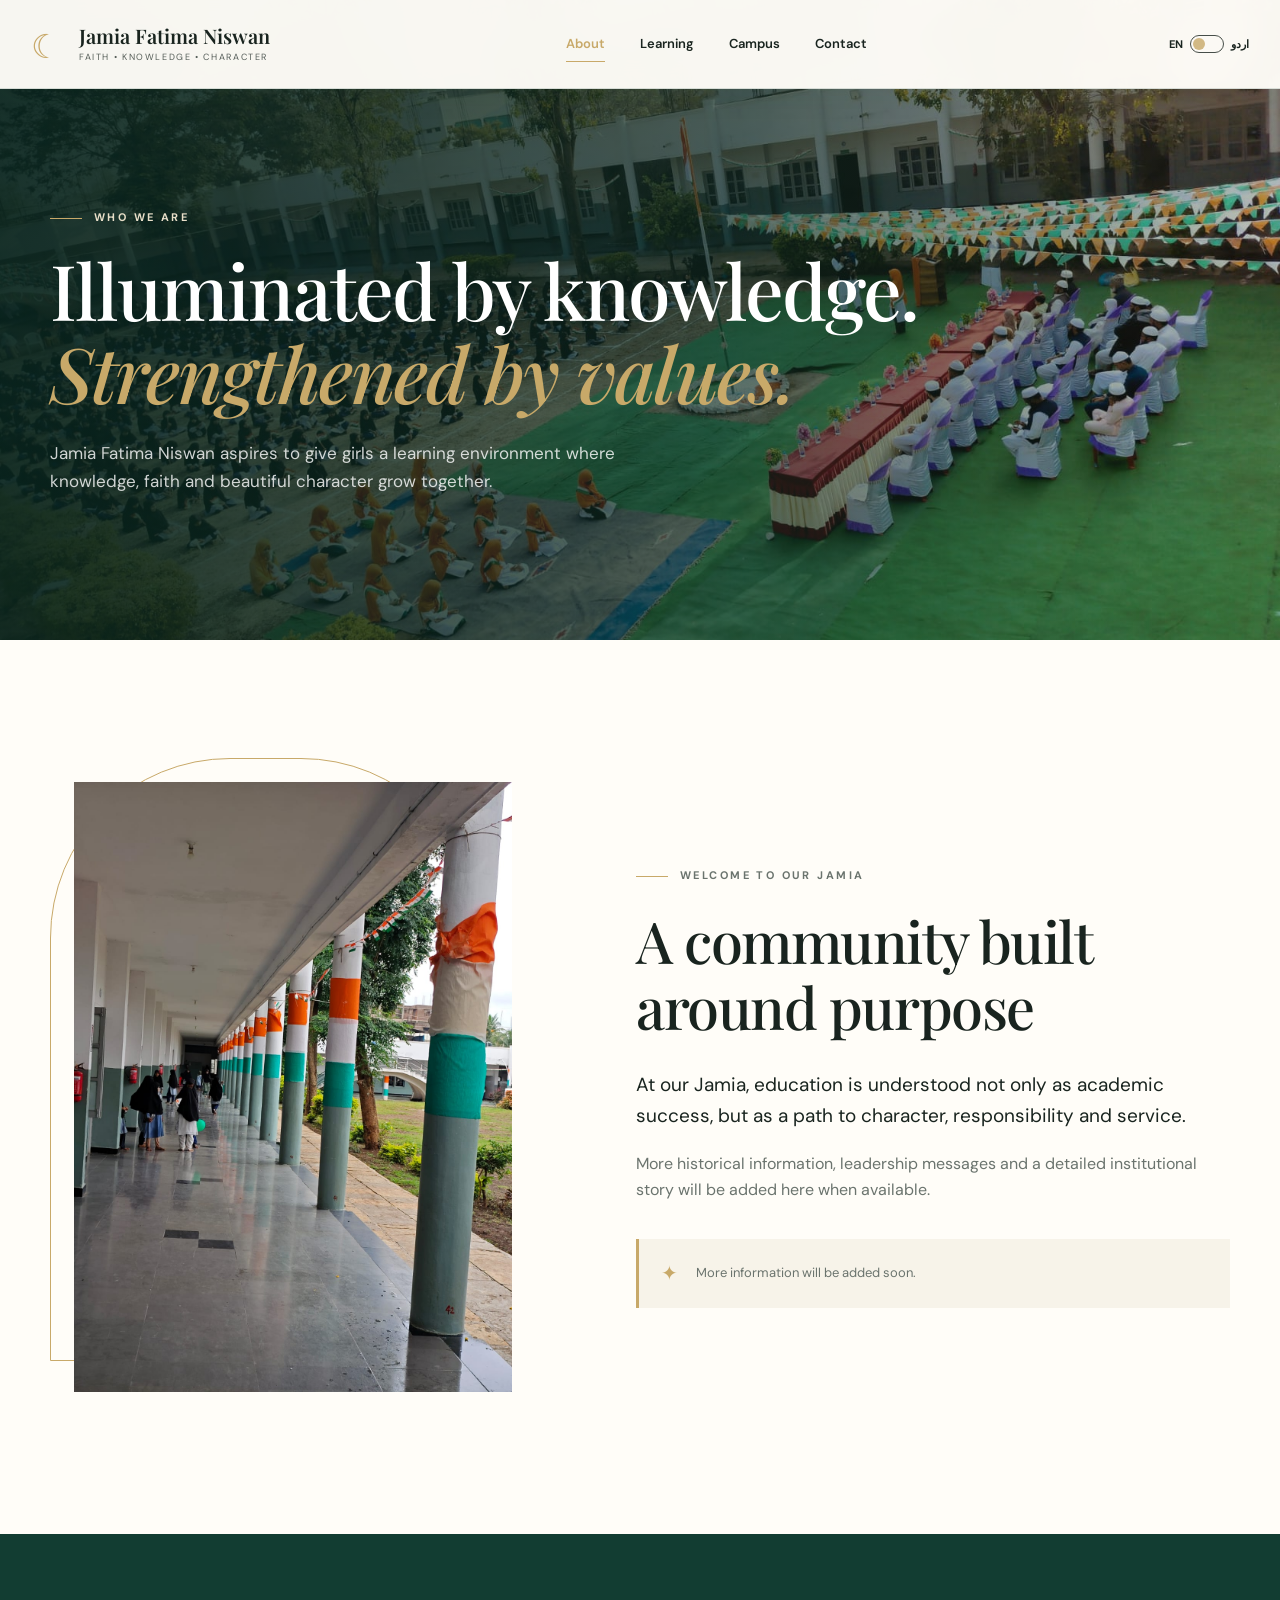
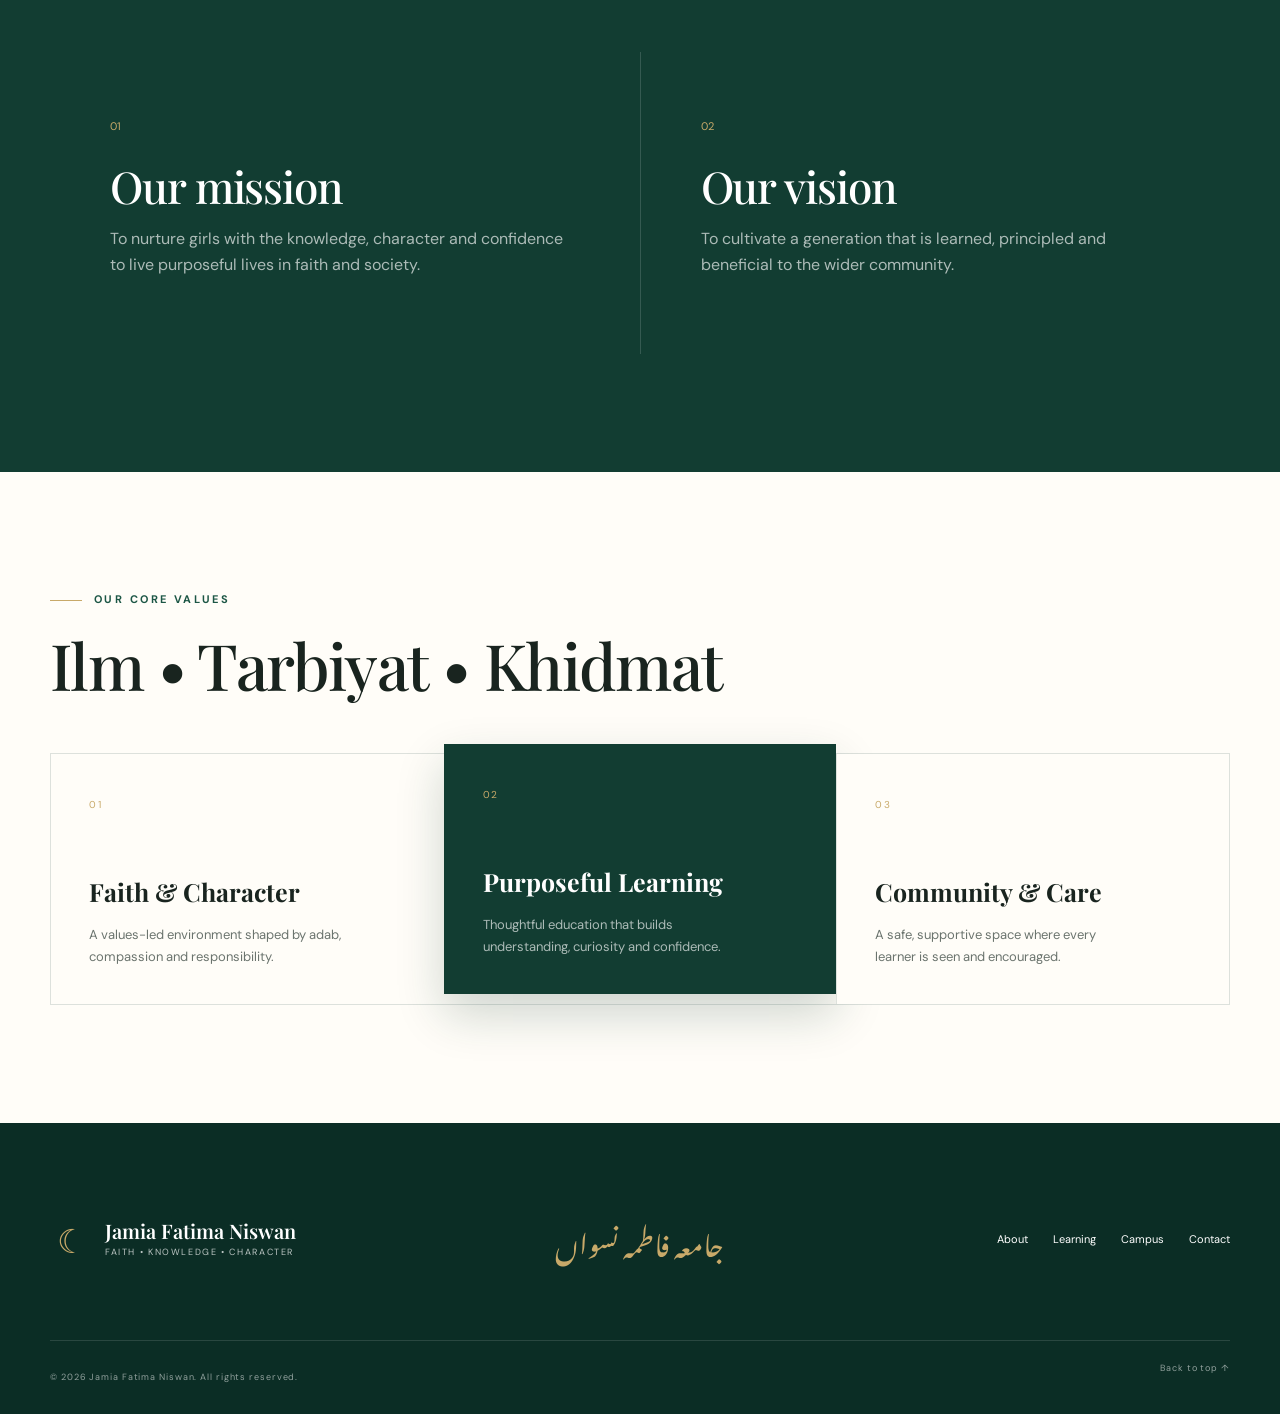
==== about.html @ a4b09470 "starting with the project" ====
<!doctype html><html lang="en" dir="ltr"><head><meta charset="UTF-8"><meta name="viewport" content="width=device-width,initial-scale=1"><meta name="description" content="About Jamia Fatima Niswan in Kalaburagi."><meta name="theme-color" content="#123d32"><title>About | Jamia Fatima Niswan</title><link rel="preconnect" href="https://fonts.googleapis.com"><link rel="preconnect" href="https://fonts.gstatic.com" crossorigin><link href="https://fonts.googleapis.com/css2?family=DM+Sans:wght@400;500;600;700&family=Noto+Nastaliq+Urdu:wght@400;600;700&family=Playfair+Display:wght@500;600;700&display=swap" rel="stylesheet"><link rel="stylesheet" href="styles.css?v=3"></head>
<body class="inner-page"><a class="skip-link" href="#main" data-i18n="skip">Skip to content</a>
<header class="site-header solid" id="header"><div class="nav-wrap"><a class="brand" href="index.html"><span class="brand-mark" aria-hidden="true">☾</span><span><strong>Jamia Fatima Niswan</strong><small data-i18n="brandSub">Faith • Knowledge • Character</small></span></a><nav class="desktop-nav" aria-label="Main navigation"><a class="active" href="about.html" data-i18n="navAbout">About</a><a href="learning.html" data-i18n="navLearning">Learning</a><a href="campus.html" data-i18n="navCampus">Campus</a><a href="contact.html" data-i18n="navContact">Contact</a></nav><div class="nav-actions"><button class="lang-toggle" id="langToggle" type="button" aria-label="Switch language to Urdu"><span class="lang-en">EN</span><span class="toggle-track"><i></i></span><span class="lang-ur">اردو</span></button><button class="menu-button" id="menuButton" type="button" aria-label="Open menu" aria-expanded="false"><span></span><span></span></button></div></div><nav class="mobile-nav" id="mobileNav"><a class="active" href="about.html" data-i18n="navAbout">About</a><a href="learning.html" data-i18n="navLearning">Learning</a><a href="campus.html" data-i18n="navCampus">Campus</a><a href="contact.html" data-i18n="navContact">Contact</a></nav></header>
<main id="main"><section class="page-hero about-hero"><div class="page-hero-shade"></div><div class="container page-hero-content"><p class="eyebrow light" data-i18n="pageAboutEyebrow">Who we are</p><h1 data-i18n="pageAboutTitle">Illuminated by knowledge.<br><em>Strengthened by values.</em></h1><p data-i18n="pageAboutIntro">Jamia Fatima Niswan aspires to give girls a learning environment where knowledge, faith and beautiful character grow together.</p></div></section>
<section class="section page-story"><div class="container split-content"><div class="portrait-photo reveal"><img src="assets/WhatsApp Image 2026-07-14 at 8.59.33 PM (1).jpeg" alt="Jamia Fatima Niswan campus corridor"></div><div class="prose reveal"><p class="eyebrow" data-i18n="welcome">Welcome to our Jamia</p><h2 data-i18n="storyTitle">A community built around purpose</h2><p class="lead" data-i18n="storyBody1">At our Jamia, education is understood not only as academic success, but as a path to character, responsibility and service.</p><p data-i18n="storyBody2">More historical information, leadership messages and a detailed institutional story will be added here when available.</p><div class="soft-note"><span>✦</span><p data-i18n="moreSoon">More information will be added soon.</p></div></div></div></section>
<section class="section statement-section"><div class="container statement-grid"><article class="reveal"><span>01</span><h2 data-i18n="missionTitle">Our mission</h2><p data-i18n="missionBody">To nurture girls with the knowledge, character and confidence to live purposeful lives in faith and society.</p></article><article class="reveal"><span>02</span><h2 data-i18n="visionTitle2">Our vision</h2><p data-i18n="visionBody2">To cultivate a generation that is learned, principled and beneficial to the wider community.</p></article></div></section>
<section class="section compact-values"><div class="container"><div class="section-head"><div><p class="eyebrow" data-i18n="valuesTitle">Our core values</p><h2 data-i18n="motto">Ilm • Tarbiyat • Khidmat</h2></div></div><div class="values-grid"><article class="value-card"><span class="value-no">01</span><h3 data-i18n="faithTitle">Faith & Character</h3><p data-i18n="faithBody">A values-led environment shaped by adab, compassion and responsibility.</p></article><article class="value-card featured"><span class="value-no">02</span><h3 data-i18n="learnTitle">Purposeful Learning</h3><p data-i18n="learnBody">Thoughtful education that builds understanding, curiosity and confidence.</p></article><article class="value-card"><span class="value-no">03</span><h3 data-i18n="communityTitle">Community & Care</h3><p data-i18n="communityBody">A safe, supportive space where every learner is seen and encouraged.</p></article></div></div></section></main>
<footer><div class="container footer-top"><a class="brand footer-brand" href="index.html"><span class="brand-mark">☾</span><span><strong>Jamia Fatima Niswan</strong><small data-i18n="brandSub">Faith • Knowledge • Character</small></span></a><p class="footer-urdu">جامعہ فاطمہ نسواں</p><div class="footer-links"><a href="about.html" data-i18n="navAbout">About</a><a href="learning.html" data-i18n="navLearning">Learning</a><a href="campus.html" data-i18n="navCampus">Campus</a><a href="contact.html" data-i18n="navContact">Contact</a></div></div><div class="container footer-bottom"><p>© <span id="year"></span> Jamia Fatima Niswan. <span data-i18n="rights">All rights reserved.</span></p><a href="#main"><span data-i18n="backTop">Back to top</span> ↑</a></div></footer><script src="script.js?v=3"></script></body></html>
---- styles.css ----
:root{--green:#123d32;--green-2:#1c5645;--sage:#dce8dc;--cream:#f7f3e9;--paper:#fffdf8;--gold:#c8a969;--ink:#19241f;--muted:#6b746e;--line:rgba(18,61,50,.14);--serif:"Playfair Display",Georgia,serif;--sans:"DM Sans",Arial,sans-serif;--urdu:"Noto Nastaliq Urdu",serif}
*{box-sizing:border-box}html{scroll-behavior:smooth;scroll-padding-top:90px}body{margin:0;background:var(--paper);color:var(--ink);font-family:var(--sans);line-height:1.65;overflow-x:hidden}body.urdu{font-family:var(--urdu);line-height:2}img{display:block;width:100%}a{color:inherit;text-decoration:none}button{font:inherit}.container{width:min(1180px,calc(100% - 48px));margin-inline:auto}.section{padding:118px 0}.skip-link{position:fixed;left:16px;top:-80px;z-index:999;background:#fff;padding:10px 16px}.skip-link:focus{top:16px}.site-header{position:fixed;z-index:100;top:0;left:0;width:100%;color:white;border-bottom:1px solid rgba(255,255,255,.18);transition:.3s}.site-header.scrolled{background:rgba(255,253,248,.96);color:var(--ink);box-shadow:0 10px 40px rgba(13,44,36,.08);backdrop-filter:blur(14px)}.nav-wrap{height:88px;width:min(1320px,calc(100% - 48px));margin:auto;display:flex;align-items:center;justify-content:space-between;gap:30px}.brand{display:flex;align-items:center;gap:12px}.brand span:last-child{display:grid;line-height:1.05}.brand strong{font-family:var(--serif);font-size:20px;font-weight:600}.brand small{margin-top:7px;font-size:9px;letter-spacing:.18em;text-transform:uppercase;opacity:.72}.brand-mark{width:43px;height:48px;display:grid;place-items:center;color:var(--gold);font-size:33px}.brand-mark svg{width:100%;height:100%;fill:currentColor}.brand-mark .cut{fill:none;stroke:var(--green);stroke-width:3}.site-header:not(.scrolled) .brand-mark .cut{stroke:white}.desktop-nav{display:flex;gap:35px;font-size:13px;font-weight:600}.desktop-nav a{position:relative}.desktop-nav a:after{content:"";position:absolute;left:0;right:100%;bottom:-7px;height:1px;background:var(--gold);transition:.3s}.desktop-nav a:hover:after{right:0}.nav-actions{display:flex;align-items:center;gap:18px}.lang-toggle{display:flex;align-items:center;gap:7px;color:inherit;background:none;border:0;cursor:pointer;font-size:11px;font-weight:700;padding:7px}.toggle-track{position:relative;width:34px;height:18px;border:1px solid currentColor;border-radius:20px;opacity:.8}.toggle-track i{position:absolute;width:12px;height:12px;border-radius:50%;background:var(--gold);left:2px;top:2px;transition:.3s}.urdu .toggle-track i{transform:translateX(16px)}.menu-button{display:none;width:40px;height:40px;background:none;border:0;color:inherit;padding:10px}.menu-button span{display:block;width:21px;height:1px;background:currentColor;margin:6px}.mobile-nav{display:none}.hero{height:100svh;min-height:720px;position:relative;color:#fff;display:flex;align-items:center;overflow:hidden}.hero-media{position:absolute;inset:0;background:url("assets/WhatsApp Image 2026-07-14 at 8.59.35 PM (1).jpeg") center/cover;transform:scale(1.02)}.hero-overlay{position:absolute;inset:0;background:linear-gradient(90deg,rgba(6,35,28,.92) 0%,rgba(8,40,32,.7) 45%,rgba(8,35,30,.18) 100%),linear-gradient(0deg,rgba(3,24,19,.5),transparent 60%)}.pattern{position:absolute;width:330px;height:500px;opacity:.08;background-image:linear-gradient(30deg,#fff 12%,transparent 12.5%,transparent 87%,#fff 87.5%,#fff),linear-gradient(150deg,#fff 12%,transparent 12.5%,transparent 87%,#fff 87.5%,#fff);background-size:56px 98px}.pattern-left{left:-80px;top:180px}.hero-content{position:relative;z-index:2;width:min(1180px,calc(100% - 48px));margin:70px auto 0}.eyebrow{text-transform:uppercase;letter-spacing:.22em;color:var(--green-2);font-size:11px;font-weight:700;margin:0 0 22px}.eyebrow:before{content:"";display:inline-block;width:32px;height:1px;background:var(--gold);vertical-align:middle;margin-inline-end:12px}.eyebrow.light{color:#e9dfc9}.hero h1,.section h2{font-family:var(--serif);font-weight:500;line-height:1.05;letter-spacing:-.025em}.hero h1{font-size:clamp(55px,6.3vw,94px);margin:0 0 28px;max-width:890px}.hero h1 em,.section h2 em{font-weight:500;color:var(--gold)}.hero-copy{font-size:17px;line-height:1.75;max-width:620px;color:rgba(255,255,255,.82);margin:0}.hero-actions{display:flex;align-items:center;gap:30px;margin-top:37px}.button{display:inline-flex;align-items:center;justify-content:center;gap:28px;padding:15px 22px;font-size:12px;font-weight:700;letter-spacing:.04em;transition:.25s}.button-gold{background:var(--gold);color:#132c25}.button:hover{transform:translateY(-2px)}.text-link{font-size:12px;font-weight:700;border-bottom:1px solid rgba(255,255,255,.45);padding:12px 0;display:flex;gap:20px}.hero-card{position:absolute;right:0;bottom:0;z-index:3;background:var(--cream);color:var(--ink);padding:24px 55px 24px 30px;display:flex;align-items:center;gap:20px;min-width:330px}.crescent{font-size:36px;color:var(--gold)}.hero-card div{display:grid}.hero-card small{font-size:10px;text-transform:uppercase;letter-spacing:.15em;color:var(--muted)}.hero-card strong{font-family:var(--serif);font-size:17px}.scroll-cue{position:absolute;z-index:3;left:50%;bottom:25px;display:flex;align-items:center;gap:10px;transform:translateX(-50%);font-size:9px;text-transform:uppercase;letter-spacing:.18em}.scroll-cue span{width:1px;height:32px;background:rgba(255,255,255,.5)}.intro{background:var(--paper)}.intro-grid{display:grid;grid-template-columns:1fr 1fr;gap:100px;padding-bottom:85px}.section h2{font-size:clamp(43px,5vw,67px);margin:0}.intro-copy{padding-top:40px}.intro-copy p{color:var(--muted);max-width:540px}.intro-copy .lead{font-size:19px;color:var(--ink);line-height:1.7}.signature{display:flex;align-items:center;gap:16px;margin-top:30px}.signature span{width:45px;height:1px;background:var(--gold)}.signature p{font-family:var(--serif);font-style:italic;color:var(--green)}.values-grid{display:grid;grid-template-columns:repeat(3,1fr);border:1px solid var(--line)}.value-card{min-height:310px;padding:36px 38px;position:relative;background:var(--paper);transition:.3s}.value-card+article{border-left:1px solid var(--line)}.value-card.featured,.value-card:hover{background:var(--green);color:#fff;transform:translateY(-10px);box-shadow:0 20px 45px rgba(13,54,43,.2)}.value-no{font-size:10px;letter-spacing:.15em;color:var(--gold)}.line-icon{font-size:36px;color:var(--gold);margin:43px 0 22px}.value-card h3{font-family:var(--serif);font-size:25px;margin:0 0 12px}.value-card p{font-size:13px;color:var(--muted);margin:0;max-width:260px}.featured p,.value-card:hover p{color:rgba(255,255,255,.65)}.learning{background:var(--cream);overflow:hidden}.learning-grid{display:grid;grid-template-columns:.95fr 1.05fr;gap:110px;align-items:center}.learning-photo{position:relative;padding-left:45px;padding-bottom:45px}.learning-photo img{height:650px;object-fit:cover;position:relative;z-index:2}.arch-frame{position:absolute;left:0;bottom:0;width:80%;height:85%;border:1px solid var(--gold);border-radius:180px 180px 0 0}.photo-note{position:absolute;z-index:3;right:-45px;bottom:80px;background:var(--paper);width:185px;padding:23px;display:grid;box-shadow:0 15px 35px rgba(24,58,47,.14)}.photo-note b{font-family:var(--serif);font-size:18px}.photo-note small{color:var(--muted)}.learning-content>p:not(.eyebrow){color:var(--muted);max-width:580px}.approach-list{margin-top:40px}.approach-list>div{display:grid;grid-template-columns:55px 1fr;border-top:1px solid var(--line);padding:22px 0}.approach-list>div:last-child{border-bottom:1px solid var(--line)}.approach-list>div>span{font-size:11px;color:var(--gold);font-weight:bold}.approach-list p{display:grid;margin:0}.approach-list strong{font-family:var(--serif);font-size:20px}.approach-list small{font-size:13px;color:var(--muted);margin-top:5px}.section-head{display:flex;justify-content:space-between;align-items:end;margin-bottom:55px}.section-head>p{max-width:420px;color:var(--muted)}.gallery{display:grid;grid-template-columns:1.5fr 1fr;grid-template-rows:330px 330px;gap:18px}.gallery figure{margin:0;position:relative;overflow:hidden}.gallery-main{grid-row:1/3}.gallery img{height:100%;object-fit:cover;transition:.5s}.gallery figure:hover img{transform:scale(1.025)}.gallery figcaption{position:absolute;left:0;right:0;bottom:0;color:#fff;padding:60px 25px 20px;background:linear-gradient(transparent,rgba(4,28,22,.8));display:flex;justify-content:space-between;align-items:end}.gallery figcaption span{font-family:var(--serif);font-size:21px}.gallery figcaption small{font-size:9px;letter-spacing:.15em}.concept img{object-position:center 58%}.video-card{margin-top:70px;background:var(--green);display:grid;grid-template-columns:.65fr 1.35fr;align-items:center;color:#fff}.video-copy{padding:50px}.video-copy .eyebrow{color:#e9dfc9}.video-copy h3{font-family:var(--serif);font-size:35px;line-height:1.25;margin:0 0 18px}.video-copy>p:last-child{font-size:13px;color:rgba(255,255,255,.65)}.video-card video{width:100%;display:block;max-height:430px;background:#061c16}.quote-section{position:relative;background:var(--green);color:#fff;text-align:center;padding:110px 0;overflow:hidden}.quote-pattern{position:absolute;inset:-30%;opacity:.035;background:repeating-radial-gradient(circle at center,transparent 0 34px,#fff 35px 36px)}.quote-inner{position:relative}.quote-mark{font-family:var(--serif);font-size:90px;color:var(--gold);line-height:.5}.quote-inner blockquote{font-family:var(--serif);font-size:clamp(30px,4.4vw,55px);max-width:900px;line-height:1.3;margin:25px auto}.quote-inner p{font-size:10px;letter-spacing:.2em;text-transform:uppercase;color:var(--gold)}.contact{background:var(--paper)}.contact-grid{display:grid;grid-template-columns:.78fr 1.22fr;gap:90px;align-items:center}.contact-copy>p:not(.eyebrow){color:var(--muted);max-width:500px}.address-block{display:flex;gap:18px;margin:35px 0}.pin{font-size:30px;color:var(--gold)}.address-block div{display:grid}.address-block small{font-size:9px;letter-spacing:.18em;color:var(--muted)}address{font-style:normal;font-size:14px;margin-top:6px}.button-green{background:var(--green);color:white}.map-wrap{height:550px;position:relative;background:var(--sage);padding:12px}.map-wrap iframe{border:0;width:100%;height:100%;filter:saturate(.65) sepia(.08)}.map-label{position:absolute;left:36px;bottom:36px;background:var(--paper);padding:16px 22px;box-shadow:0 10px 30px rgba(16,49,40,.18);display:flex;align-items:center;gap:10px}.brand-mark.small{width:28px;height:28px}.map-label div{display:grid}.map-label b{font-family:var(--serif)}.map-label small{font-size:10px;color:var(--muted)}footer{background:#0b2d25;color:#fff;padding-top:65px}.footer-top{display:grid;grid-template-columns:1fr 1fr 1fr;align-items:center;padding-bottom:50px}.footer-brand{justify-self:start}.footer-urdu{font-family:var(--urdu);font-size:28px;color:var(--gold);text-align:center}.footer-links{justify-self:end;display:flex;gap:25px;font-size:11px}.footer-bottom{border-top:1px solid rgba(255,255,255,.12);display:flex;justify-content:space-between;padding:20px 0;font-size:9px;letter-spacing:.1em;color:rgba(255,255,255,.55)}.reveal{opacity:0;transform:translateY(24px);transition:opacity .7s,transform .7s}.reveal.visible{opacity:1;transform:none}.urdu .eyebrow,.urdu .address-block small,.urdu .brand small{letter-spacing:0}.urdu .hero h1,.urdu .section h2,.urdu .value-card h3,.urdu .brand strong,.urdu .approach-list strong,.urdu .video-copy h3,.urdu .quote-inner blockquote{font-family:var(--urdu);letter-spacing:0}.urdu .desktop-nav,.urdu .hero-copy,.urdu .lead{font-size:1.05em}
@media(max-width:900px){.desktop-nav{display:none}.menu-button{display:block}.mobile-nav{position:absolute;top:88px;left:0;width:100%;background:var(--paper);color:var(--ink);padding:20px 24px;box-shadow:0 20px 30px rgba(10,40,32,.12)}.mobile-nav.open{display:grid}.mobile-nav a{padding:12px;border-bottom:1px solid var(--line)}.intro-grid,.learning-grid,.contact-grid{grid-template-columns:1fr;gap:60px}.intro-copy{padding-top:0}.learning-photo{max-width:620px}.section-head{align-items:start;gap:30px}.gallery{grid-template-columns:1fr 1fr;grid-template-rows:500px 280px}.gallery-main{grid-column:1/3;grid-row:auto}.video-card{grid-template-columns:1fr}.footer-top{grid-template-columns:1fr;gap:30px;text-align:center}.footer-brand,.footer-links{justify-self:center}.hero-card{display:none}}
@media(max-width:620px){.container,.hero-content,.nav-wrap{width:calc(100% - 32px);max-width:1180px}.nav-wrap{height:76px;gap:6px}.brand{gap:8px;max-width:190px}.brand strong{font-size:15px;white-space:nowrap}.brand small{display:none}.brand-mark{width:30px;height:35px}.nav-actions{position:absolute;inset-inline-end:12px;top:18px;gap:3px}.menu-button{width:34px;padding:7px}.lang-toggle{gap:5px;padding:4px}.lang-toggle .lang-en{display:none}.urdu .lang-toggle .lang-en{display:inline}.urdu .lang-toggle .lang-ur{display:none}.lang-toggle>span:not(.toggle-track){font-size:10px}.toggle-track{width:30px}.urdu .toggle-track i{transform:translateX(12px)}.site-header .mobile-nav{top:76px}.hero{min-height:680px}.hero h1{font-size:43px;max-width:100%}.hero h1 em{font-size:.88em}.hero-copy{font-size:14px;overflow-wrap:anywhere;max-width:100%;padding-inline-end:6px}.hero-actions{align-items:flex-start;flex-direction:column;gap:10px}.scroll-cue{display:none}.section{padding:80px 0}.section h2{font-size:41px}.intro-grid{padding-bottom:55px}.values-grid{grid-template-columns:1fr}.value-card{min-height:260px}.value-card+article{border-left:0;border-top:1px solid var(--line)}.learning-photo{padding-left:18px;padding-bottom:20px}.learning-photo img{height:470px}.photo-note{right:-5px;bottom:45px;width:160px}.learning-grid{gap:55px}.section-head{display:block}.section-head>p{margin-top:25px}.gallery{display:block}.gallery figure{height:330px;margin-bottom:12px}.video-card{width:100%;}.video-copy{padding:35px 25px}.contact-grid{gap:45px}.map-wrap{height:430px;padding:7px}.map-label{left:20px;bottom:20px}.footer-links{flex-wrap:wrap;justify-content:center}.footer-bottom{gap:20px}.urdu .hero h1{font-size:38px;line-height:1.5}.urdu .section h2{font-size:35px;line-height:1.65}}
@media(prefers-reduced-motion:reduce){html{scroll-behavior:auto}.reveal{opacity:1;transform:none;transition:none}.hero-media{transform:none}}

/* Inner pages */
.site-header.solid{background:rgba(255,253,248,.97);color:var(--ink);border-color:var(--line);box-shadow:0 8px 30px rgba(13,44,36,.06);backdrop-filter:blur(14px)}.site-header.solid .brand-mark .cut{stroke:var(--green)}.desktop-nav a.active,.mobile-nav a.active{color:var(--gold)}.desktop-nav a.active:after{right:0}.page-hero{height:640px;position:relative;display:flex;align-items:center;color:#fff;background-position:center;background-size:cover;overflow:hidden}.about-hero{background-image:url("assets/WhatsApp Image 2026-07-14 at 8.59.34 PM.jpeg")}.learning-page-hero{background-image:url("assets/WhatsApp Image 2026-07-14 at 8.59.33 PM (1).jpeg");background-position:center 42%}.campus-page-hero{background-image:url("assets/WhatsApp Image 2026-07-14 at 8.59.35 PM.jpeg")}.contact-page-hero{background-image:url("assets/ChatGPT Image Jul 15, 2026, 11_38_27 AM.png");background-position:center 55%}.page-hero-shade{position:absolute;inset:0;background:linear-gradient(90deg,rgba(6,35,28,.92),rgba(8,40,32,.65) 58%,rgba(8,35,30,.25))}.page-hero-content{position:relative;padding-top:80px}.page-hero h1{font-family:var(--serif);font-size:clamp(50px,6vw,80px);font-weight:500;line-height:1.08;letter-spacing:-.025em;margin:0 0 25px;max-width:950px}.page-hero h1 em{color:var(--gold);font-weight:500}.page-hero-content>p:last-child{max-width:650px;font-size:17px;color:rgba(255,255,255,.8)}.split-content{display:grid;grid-template-columns:.9fr 1.1fr;gap:100px;align-items:center}.portrait-photo{position:relative;padding:24px}.portrait-photo:before{content:"";position:absolute;inset:0 55px 55px 0;border:1px solid var(--gold);border-radius:180px 180px 0 0}.portrait-photo img{height:610px;object-fit:cover;position:relative}.prose h2,.contact-panel h2,.center-heading h2{font-family:var(--serif);font-size:clamp(38px,4.5vw,58px);line-height:1.15;font-weight:500;margin:0 0 30px}.prose>p{color:var(--muted)}.prose .lead{font-size:19px;color:var(--ink)}.soft-note,.info-banner{display:flex;align-items:center;gap:18px;background:var(--cream);border-inline-start:3px solid var(--gold);padding:18px 22px;margin-top:35px}.soft-note span,.info-banner span{color:var(--gold);font-size:20px}.soft-note p,.info-banner p{margin:0;color:var(--muted);font-size:13px}.statement-section{background:var(--green);color:#fff}.statement-grid{display:grid;grid-template-columns:1fr 1fr;gap:1px;background:rgba(255,255,255,.15)}.statement-grid article{background:var(--green);padding:60px}.statement-grid article>span{color:var(--gold);font-size:11px}.statement-grid h2{font-size:44px;margin:25px 0 15px}.statement-grid p{color:rgba(255,255,255,.65);max-width:480px}.compact-values{background:var(--paper)}.compact-values .value-card{min-height:250px}.compact-values .value-card h3{margin-top:55px}.center-heading{text-align:center;max-width:800px;margin:0 auto 60px}.center-heading .eyebrow:before{display:none}.pillar-grid{display:grid;grid-template-columns:repeat(3,1fr);gap:18px}.pillar{padding:38px;border:1px solid var(--line);min-height:330px;transition:.3s}.pillar:hover{transform:translateY(-7px);border-color:var(--gold)}.pillar>span{font-size:10px;color:var(--gold)}.pillar-icon{font-size:38px;color:var(--gold);margin:35px 0 15px}.pillar h3{font-family:var(--serif);font-size:25px;margin:0 0 12px}.pillar p{font-size:13px;color:var(--muted)}.info-banner{max-width:800px;margin:45px auto 0}.mosaic-gallery{display:grid;grid-template-columns:repeat(2,1fr);gap:18px}.mosaic-gallery figure{margin:0;height:360px;overflow:hidden}.mosaic-gallery figure.wide{grid-column:1/3;height:600px}.mosaic-gallery img{height:100%;object-fit:cover;transition:.5s}.mosaic-gallery figure:hover img{transform:scale(1.025)}.video-section{background:var(--cream)}.video-section .video-card{margin-top:0}.contact-page-section{background:var(--cream)}.contact-page-grid{display:grid;grid-template-columns:.75fr 1.25fr;gap:70px;align-items:center}.contact-panel{background:var(--paper);padding:50px}.contact-panel h2{font-size:44px}.contact-panel .address-block{align-items:flex-start}.contact-panel .pending{color:var(--muted);font-size:13px;border-top:1px solid var(--line);padding-top:22px;margin:28px 0}.map-wrap.large{height:650px}.inner-page.urdu .page-hero h1,.inner-page.urdu .prose h2,.inner-page.urdu .contact-panel h2,.inner-page.urdu .center-heading h2,.inner-page.urdu .statement-grid h2,.inner-page.urdu .pillar h3{font-family:var(--urdu);letter-spacing:0}.inner-page.urdu .page-hero h1{line-height:1.65}.inner-page.urdu .page-hero-content>p:last-child{line-height:2.2}
@media(max-width:900px){.page-hero{height:600px}.split-content,.contact-page-grid{grid-template-columns:1fr;gap:55px}.portrait-photo{max-width:620px}.pillar-grid{grid-template-columns:1fr}.pillar{min-height:auto}.mosaic-gallery figure.wide{height:480px}.statement-grid{grid-template-columns:1fr}.statement-grid article+article{border-top:1px solid rgba(255,255,255,.15)}}
@media(max-width:620px){.page-hero{height:570px}.page-hero-content{padding-top:65px}.page-hero h1{font-size:41px;overflow-wrap:anywhere}.page-hero-content>p:last-child{font-size:14px;overflow-wrap:anywhere}.portrait-photo{padding:12px}.portrait-photo img{height:460px}.split-content{gap:45px}.statement-grid article{padding:38px 25px}.statement-grid h2{font-size:35px}.mosaic-gallery{display:block}.mosaic-gallery figure,.mosaic-gallery figure.wide{height:300px;margin-bottom:12px}.contact-panel{padding:30px 22px}.contact-panel h2{font-size:35px;overflow-wrap:anywhere}.map-wrap.large{height:470px}.inner-page.urdu .page-hero h1{font-size:34px;line-height:1.8}.inner-page.urdu .page-hero-content>p:last-child{font-size:14px;line-height:2.2}.inner-page.urdu .prose h2,.inner-page.urdu .center-heading h2{font-size:33px;line-height:1.75}.inner-page.urdu .pillar h3{line-height:1.8}.inner-page.urdu .contact-panel h2{font-size:30px;line-height:1.8}}
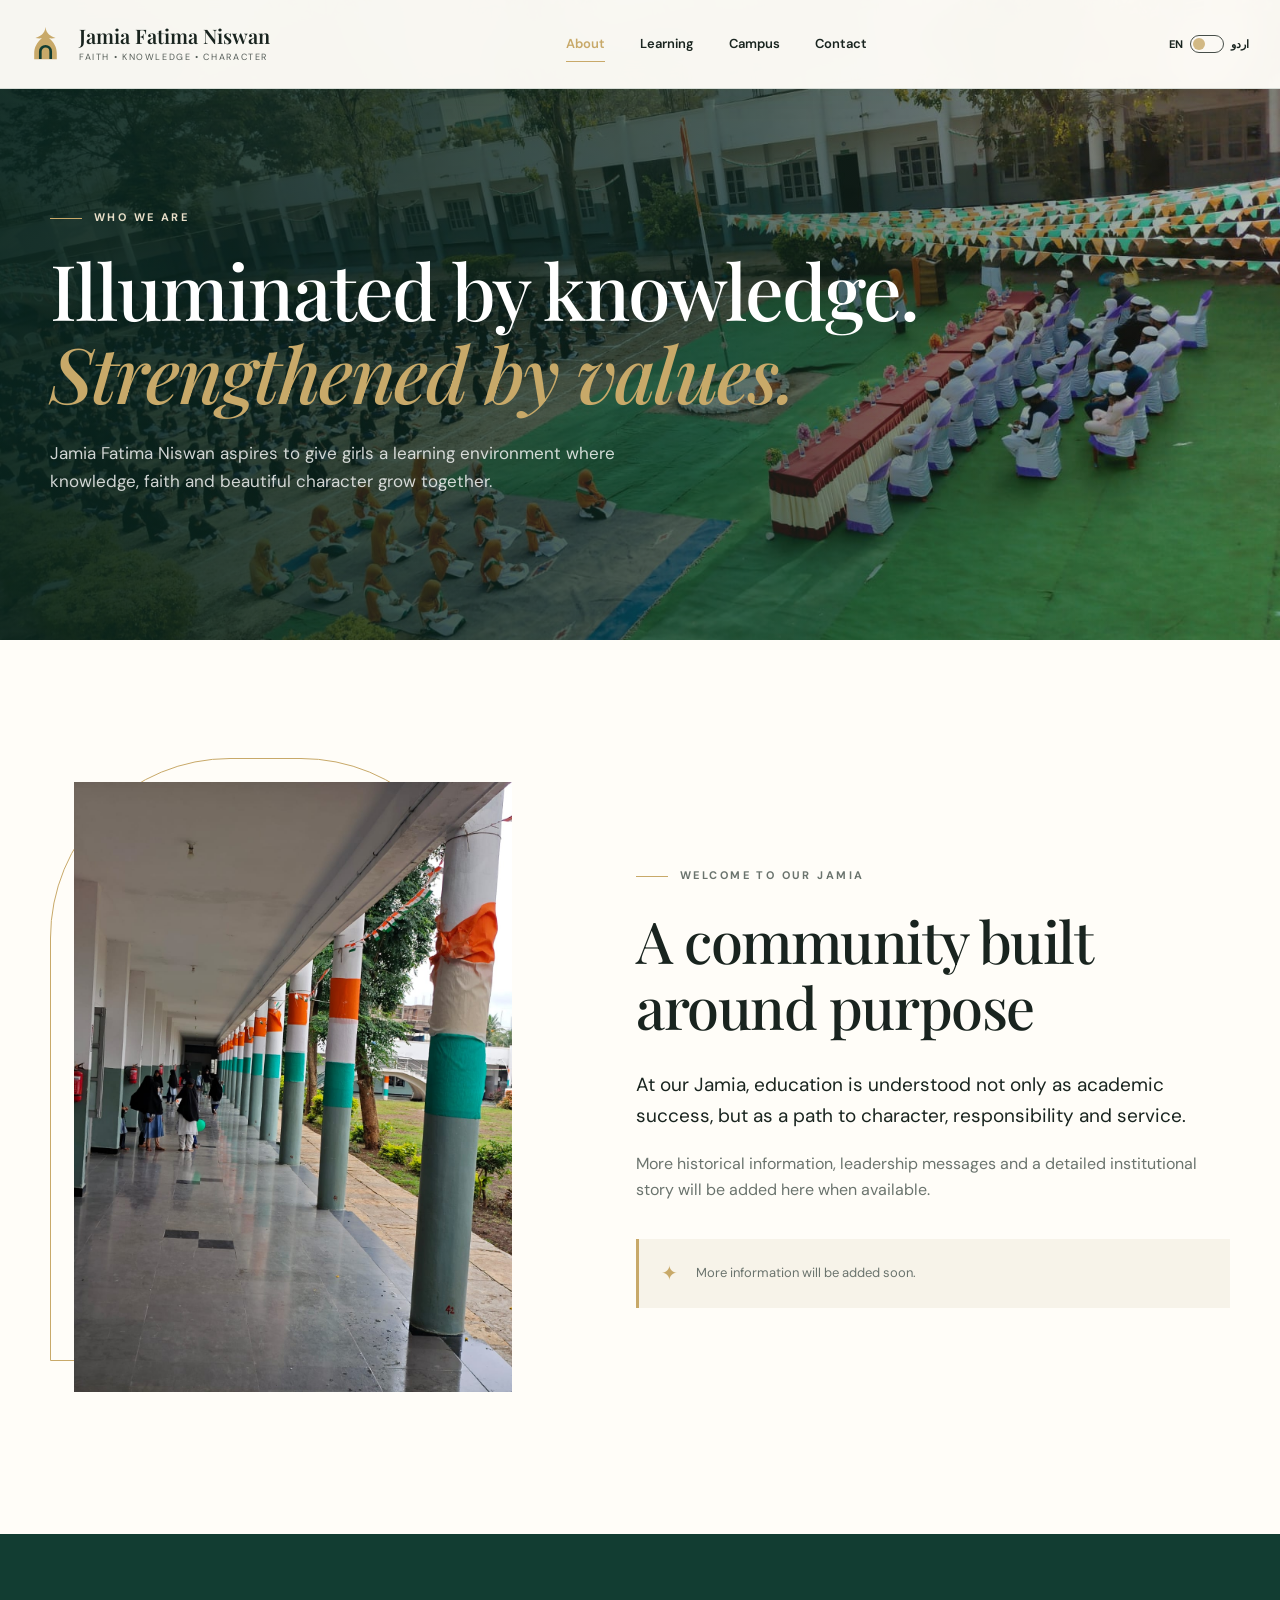
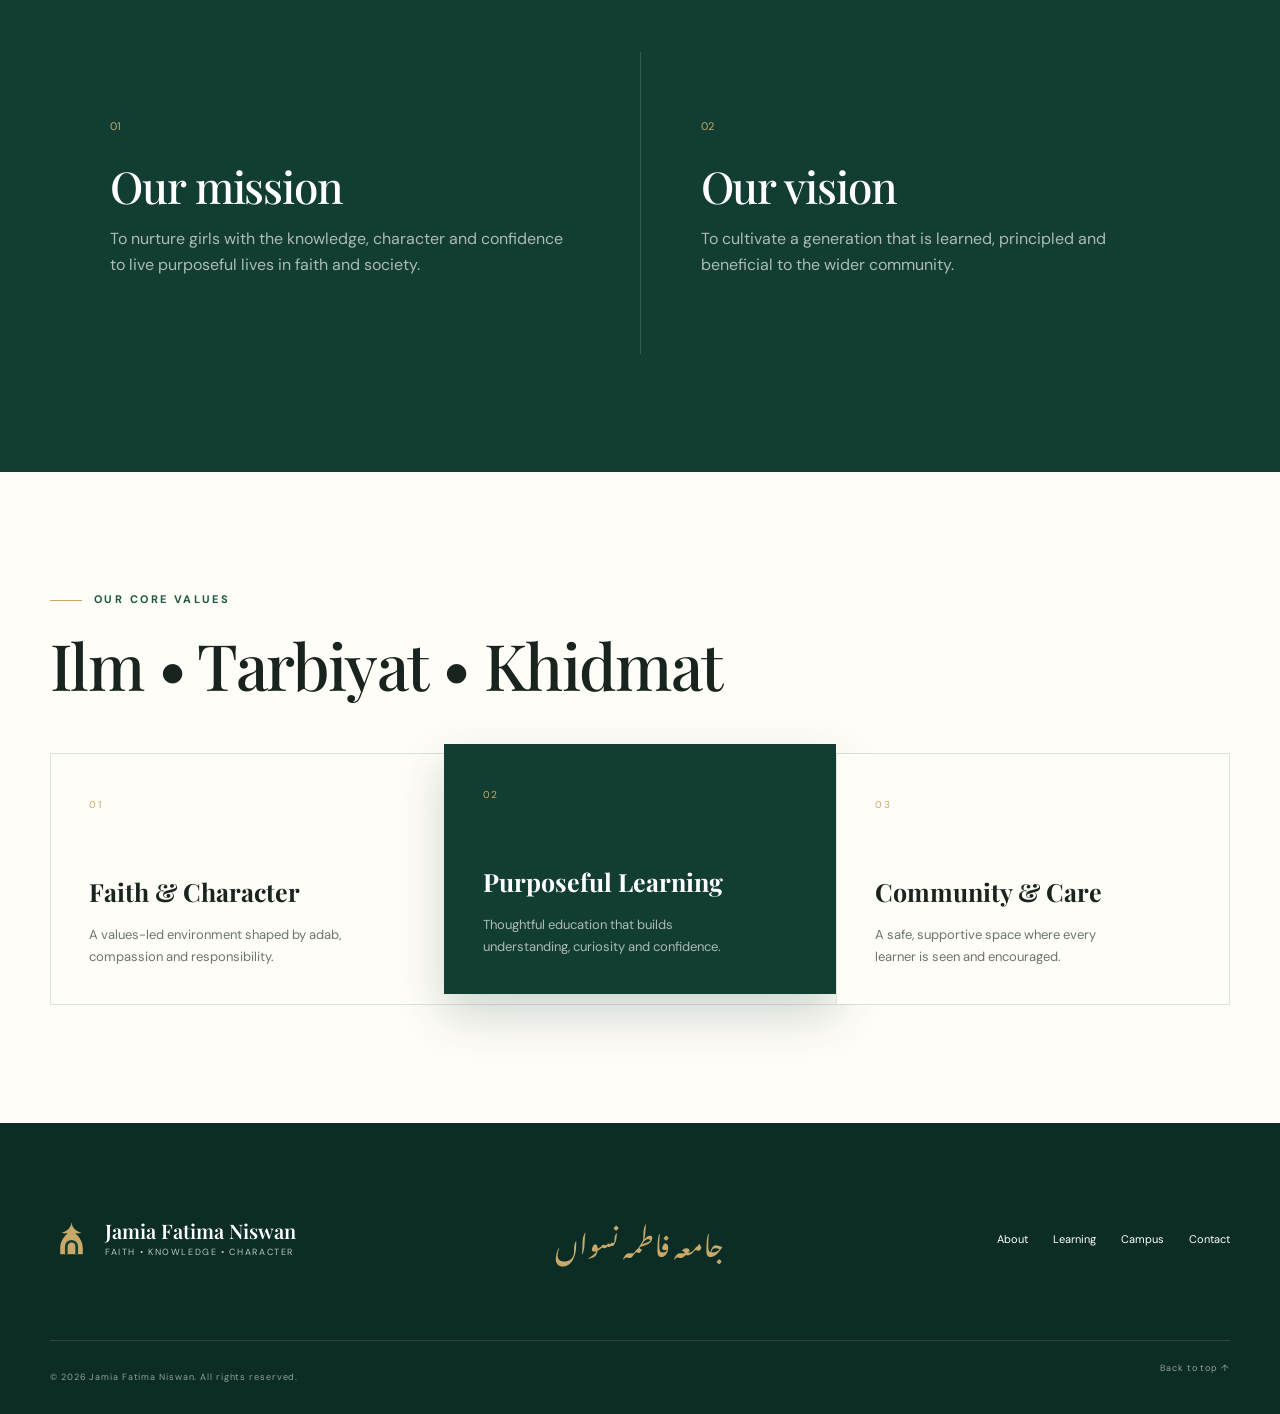
==== commit 8817d340: "changes" ====
--- a/about.html
+++ b/about.html
@@ -1,8 +1,8 @@
-<!doctype html><html lang="en" dir="ltr"><head><meta charset="UTF-8"><meta name="viewport" content="width=device-width,initial-scale=1"><meta name="description" content="About Jamia Fatima Niswan in Kalaburagi."><meta name="theme-color" content="#123d32"><title>About | Jamia Fatima Niswan</title><link rel="preconnect" href="https://fonts.googleapis.com"><link rel="preconnect" href="https://fonts.gstatic.com" crossorigin><link href="https://fonts.googleapis.com/css2?family=DM+Sans:wght@400;500;600;700&family=Noto+Nastaliq+Urdu:wght@400;600;700&family=Playfair+Display:wght@500;600;700&display=swap" rel="stylesheet"><link rel="stylesheet" href="styles.css?v=3"></head>
+﻿<!doctype html><html lang="en" dir="ltr"><head><meta charset="UTF-8"><meta name="viewport" content="width=device-width,initial-scale=1"><meta name="description" content="About Jamia Fatima Niswan in Kalaburagi."><meta name="theme-color" content="#123d32"><link rel="icon" type="image/svg+xml" href="/favicon.svg?v=2"><title>About | Jamia Fatima Niswan</title><link rel="preconnect" href="https://fonts.googleapis.com"><link rel="preconnect" href="https://fonts.gstatic.com" crossorigin><link href="https://fonts.googleapis.com/css2?family=DM+Sans:wght@400;500;600;700&family=Noto+Nastaliq+Urdu:wght@400;600;700&family=Playfair+Display:wght@500;600;700&display=swap" rel="stylesheet"><link rel="stylesheet" href="styles.css?v=5"></head>
 <body class="inner-page"><a class="skip-link" href="#main" data-i18n="skip">Skip to content</a>
-<header class="site-header solid" id="header"><div class="nav-wrap"><a class="brand" href="index.html"><span class="brand-mark" aria-hidden="true">☾</span><span><strong>Jamia Fatima Niswan</strong><small data-i18n="brandSub">Faith • Knowledge • Character</small></span></a><nav class="desktop-nav" aria-label="Main navigation"><a class="active" href="about.html" data-i18n="navAbout">About</a><a href="learning.html" data-i18n="navLearning">Learning</a><a href="campus.html" data-i18n="navCampus">Campus</a><a href="contact.html" data-i18n="navContact">Contact</a></nav><div class="nav-actions"><button class="lang-toggle" id="langToggle" type="button" aria-label="Switch language to Urdu"><span class="lang-en">EN</span><span class="toggle-track"><i></i></span><span class="lang-ur">اردو</span></button><button class="menu-button" id="menuButton" type="button" aria-label="Open menu" aria-expanded="false"><span></span><span></span></button></div></div><nav class="mobile-nav" id="mobileNav"><a class="active" href="about.html" data-i18n="navAbout">About</a><a href="learning.html" data-i18n="navLearning">Learning</a><a href="campus.html" data-i18n="navCampus">Campus</a><a href="contact.html" data-i18n="navContact">Contact</a></nav></header>
+<header class="site-header solid" id="header"><div class="nav-wrap"><a class="brand" href="/"><span class="brand-mark" aria-hidden="true"><svg viewBox="0 0 48 48"><path d="M24 5c.8 7.8 5.8 10.1 11.2 12.4-2.5.4-4.9.5-7.2.2 5.7 4.7 8.6 10.3 8.6 16.8V41H11.4v-6.6c0-6.5 2.9-12.1 8.6-16.8-2.3.3-4.7.2-7.2-.2C18.2 15.1 23.2 12.8 24 5Z"/><path d="M18.2 40.8v-8.5a5.8 5.8 0 0 1 11.6 0v8.5" class="cut"/></svg></span><span><strong>Jamia Fatima Niswan</strong><small data-i18n="brandSub">Faith • Knowledge • Character</small></span></a><nav class="desktop-nav" aria-label="Main navigation"><a class="active" href="/about" data-i18n="navAbout">About</a><a href="/learning" data-i18n="navLearning">Learning</a><a href="/campus" data-i18n="navCampus">Campus</a><a href="/contact" data-i18n="navContact">Contact</a></nav><div class="nav-actions"><button class="lang-toggle" id="langToggle" type="button" aria-label="Switch language to Urdu"><span class="lang-en">EN</span><span class="toggle-track"><i></i></span><span class="lang-ur">اردو</span></button><button class="menu-button" id="menuButton" type="button" aria-label="Open menu" aria-expanded="false"><span></span><span></span></button></div></div><nav class="mobile-nav" id="mobileNav"><a class="active" href="/about" data-i18n="navAbout">About</a><a href="/learning" data-i18n="navLearning">Learning</a><a href="/campus" data-i18n="navCampus">Campus</a><a href="/contact" data-i18n="navContact">Contact</a></nav></header>
 <main id="main"><section class="page-hero about-hero"><div class="page-hero-shade"></div><div class="container page-hero-content"><p class="eyebrow light" data-i18n="pageAboutEyebrow">Who we are</p><h1 data-i18n="pageAboutTitle">Illuminated by knowledge.<br><em>Strengthened by values.</em></h1><p data-i18n="pageAboutIntro">Jamia Fatima Niswan aspires to give girls a learning environment where knowledge, faith and beautiful character grow together.</p></div></section>
 <section class="section page-story"><div class="container split-content"><div class="portrait-photo reveal"><img src="assets/WhatsApp Image 2026-07-14 at 8.59.33 PM (1).jpeg" alt="Jamia Fatima Niswan campus corridor"></div><div class="prose reveal"><p class="eyebrow" data-i18n="welcome">Welcome to our Jamia</p><h2 data-i18n="storyTitle">A community built around purpose</h2><p class="lead" data-i18n="storyBody1">At our Jamia, education is understood not only as academic success, but as a path to character, responsibility and service.</p><p data-i18n="storyBody2">More historical information, leadership messages and a detailed institutional story will be added here when available.</p><div class="soft-note"><span>✦</span><p data-i18n="moreSoon">More information will be added soon.</p></div></div></div></section>
 <section class="section statement-section"><div class="container statement-grid"><article class="reveal"><span>01</span><h2 data-i18n="missionTitle">Our mission</h2><p data-i18n="missionBody">To nurture girls with the knowledge, character and confidence to live purposeful lives in faith and society.</p></article><article class="reveal"><span>02</span><h2 data-i18n="visionTitle2">Our vision</h2><p data-i18n="visionBody2">To cultivate a generation that is learned, principled and beneficial to the wider community.</p></article></div></section>
 <section class="section compact-values"><div class="container"><div class="section-head"><div><p class="eyebrow" data-i18n="valuesTitle">Our core values</p><h2 data-i18n="motto">Ilm • Tarbiyat • Khidmat</h2></div></div><div class="values-grid"><article class="value-card"><span class="value-no">01</span><h3 data-i18n="faithTitle">Faith & Character</h3><p data-i18n="faithBody">A values-led environment shaped by adab, compassion and responsibility.</p></article><article class="value-card featured"><span class="value-no">02</span><h3 data-i18n="learnTitle">Purposeful Learning</h3><p data-i18n="learnBody">Thoughtful education that builds understanding, curiosity and confidence.</p></article><article class="value-card"><span class="value-no">03</span><h3 data-i18n="communityTitle">Community & Care</h3><p data-i18n="communityBody">A safe, supportive space where every learner is seen and encouraged.</p></article></div></div></section></main>
-<footer><div class="container footer-top"><a class="brand footer-brand" href="index.html"><span class="brand-mark">☾</span><span><strong>Jamia Fatima Niswan</strong><small data-i18n="brandSub">Faith • Knowledge • Character</small></span></a><p class="footer-urdu">جامعہ فاطمہ نسواں</p><div class="footer-links"><a href="about.html" data-i18n="navAbout">About</a><a href="learning.html" data-i18n="navLearning">Learning</a><a href="campus.html" data-i18n="navCampus">Campus</a><a href="contact.html" data-i18n="navContact">Contact</a></div></div><div class="container footer-bottom"><p>© <span id="year"></span> Jamia Fatima Niswan. <span data-i18n="rights">All rights reserved.</span></p><a href="#main"><span data-i18n="backTop">Back to top</span> ↑</a></div></footer><script src="script.js?v=3"></script></body></html>
+<footer><div class="container footer-top"><a class="brand footer-brand" href="/"><span class="brand-mark" aria-hidden="true"><svg viewBox="0 0 48 48"><path d="M24 5c.8 7.8 5.8 10.1 11.2 12.4-2.5.4-4.9.5-7.2.2 5.7 4.7 8.6 10.3 8.6 16.8V41H11.4v-6.6c0-6.5 2.9-12.1 8.6-16.8-2.3.3-4.7.2-7.2-.2C18.2 15.1 23.2 12.8 24 5Z"/><path d="M18.2 40.8v-8.5a5.8 5.8 0 0 1 11.6 0v8.5" class="cut"/></svg></span><span><strong>Jamia Fatima Niswan</strong><small data-i18n="brandSub">Faith • Knowledge • Character</small></span></a><p class="footer-urdu">جامعہ فاطمہ نسواں</p><div class="footer-links"><a href="/about" data-i18n="navAbout">About</a><a href="/learning" data-i18n="navLearning">Learning</a><a href="/campus" data-i18n="navCampus">Campus</a><a href="/contact" data-i18n="navContact">Contact</a></div></div><div class="container footer-bottom"><p><span class="copyright-brand">© <span id="year"></span> Jamia Fatima Niswan.</span> <span data-i18n="rights">All rights reserved.</span></p><a href="#main"><span data-i18n="backTop">Back to top</span> ↑</a></div></footer><script src="script.js?v=3"></script></body></html>
--- a/styles.css
+++ b/styles.css
@@ -1,4 +1,4 @@
-:root{--green:#123d32;--green-2:#1c5645;--sage:#dce8dc;--cream:#f7f3e9;--paper:#fffdf8;--gold:#c8a969;--ink:#19241f;--muted:#6b746e;--line:rgba(18,61,50,.14);--serif:"Playfair Display",Georgia,serif;--sans:"DM Sans",Arial,sans-serif;--urdu:"Noto Nastaliq Urdu",serif}
+﻿:root{--green:#123d32;--green-2:#1c5645;--sage:#dce8dc;--cream:#f7f3e9;--paper:#fffdf8;--gold:#c8a969;--ink:#19241f;--muted:#6b746e;--line:rgba(18,61,50,.14);--serif:"Playfair Display",Georgia,serif;--sans:"DM Sans",Arial,sans-serif;--urdu:"Noto Nastaliq Urdu",serif}
 *{box-sizing:border-box}html{scroll-behavior:smooth;scroll-padding-top:90px}body{margin:0;background:var(--paper);color:var(--ink);font-family:var(--sans);line-height:1.65;overflow-x:hidden}body.urdu{font-family:var(--urdu);line-height:2}img{display:block;width:100%}a{color:inherit;text-decoration:none}button{font:inherit}.container{width:min(1180px,calc(100% - 48px));margin-inline:auto}.section{padding:118px 0}.skip-link{position:fixed;left:16px;top:-80px;z-index:999;background:#fff;padding:10px 16px}.skip-link:focus{top:16px}.site-header{position:fixed;z-index:100;top:0;left:0;width:100%;color:white;border-bottom:1px solid rgba(255,255,255,.18);transition:.3s}.site-header.scrolled{background:rgba(255,253,248,.96);color:var(--ink);box-shadow:0 10px 40px rgba(13,44,36,.08);backdrop-filter:blur(14px)}.nav-wrap{height:88px;width:min(1320px,calc(100% - 48px));margin:auto;display:flex;align-items:center;justify-content:space-between;gap:30px}.brand{display:flex;align-items:center;gap:12px}.brand span:last-child{display:grid;line-height:1.05}.brand strong{font-family:var(--serif);font-size:20px;font-weight:600}.brand small{margin-top:7px;font-size:9px;letter-spacing:.18em;text-transform:uppercase;opacity:.72}.brand-mark{width:43px;height:48px;display:grid;place-items:center;color:var(--gold);font-size:33px}.brand-mark svg{width:100%;height:100%;fill:currentColor}.brand-mark .cut{fill:none;stroke:var(--green);stroke-width:3}.site-header:not(.scrolled) .brand-mark .cut{stroke:white}.desktop-nav{display:flex;gap:35px;font-size:13px;font-weight:600}.desktop-nav a{position:relative}.desktop-nav a:after{content:"";position:absolute;left:0;right:100%;bottom:-7px;height:1px;background:var(--gold);transition:.3s}.desktop-nav a:hover:after{right:0}.nav-actions{display:flex;align-items:center;gap:18px}.lang-toggle{display:flex;align-items:center;gap:7px;color:inherit;background:none;border:0;cursor:pointer;font-size:11px;font-weight:700;padding:7px}.toggle-track{position:relative;width:34px;height:18px;border:1px solid currentColor;border-radius:20px;opacity:.8}.toggle-track i{position:absolute;width:12px;height:12px;border-radius:50%;background:var(--gold);left:2px;top:2px;transition:.3s}.urdu .toggle-track i{transform:translateX(16px)}.menu-button{display:none;width:40px;height:40px;background:none;border:0;color:inherit;padding:10px}.menu-button span{display:block;width:21px;height:1px;background:currentColor;margin:6px}.mobile-nav{display:none}.hero{height:100svh;min-height:720px;position:relative;color:#fff;display:flex;align-items:center;overflow:hidden}.hero-media{position:absolute;inset:0;background:url("assets/WhatsApp Image 2026-07-14 at 8.59.35 PM (1).jpeg") center/cover;transform:scale(1.02)}.hero-overlay{position:absolute;inset:0;background:linear-gradient(90deg,rgba(6,35,28,.92) 0%,rgba(8,40,32,.7) 45%,rgba(8,35,30,.18) 100%),linear-gradient(0deg,rgba(3,24,19,.5),transparent 60%)}.pattern{position:absolute;width:330px;height:500px;opacity:.08;background-image:linear-gradient(30deg,#fff 12%,transparent 12.5%,transparent 87%,#fff 87.5%,#fff),linear-gradient(150deg,#fff 12%,transparent 12.5%,transparent 87%,#fff 87.5%,#fff);background-size:56px 98px}.pattern-left{left:-80px;top:180px}.hero-content{position:relative;z-index:2;width:min(1180px,calc(100% - 48px));margin:70px auto 0}.eyebrow{text-transform:uppercase;letter-spacing:.22em;color:var(--green-2);font-size:11px;font-weight:700;margin:0 0 22px}.eyebrow:before{content:"";display:inline-block;width:32px;height:1px;background:var(--gold);vertical-align:middle;margin-inline-end:12px}.eyebrow.light{color:#e9dfc9}.hero h1,.section h2{font-family:var(--serif);font-weight:500;line-height:1.05;letter-spacing:-.025em}.hero h1{font-size:clamp(55px,6.3vw,94px);margin:0 0 28px;max-width:890px}.hero h1 em,.section h2 em{font-weight:500;color:var(--gold)}.hero-copy{font-size:17px;line-height:1.75;max-width:620px;color:rgba(255,255,255,.82);margin:0}.hero-actions{display:flex;align-items:center;gap:30px;margin-top:37px}.button{display:inline-flex;align-items:center;justify-content:center;gap:28px;padding:15px 22px;font-size:12px;font-weight:700;letter-spacing:.04em;transition:.25s}.button-gold{background:var(--gold);color:#132c25}.button:hover{transform:translateY(-2px)}.text-link{font-size:12px;font-weight:700;border-bottom:1px solid rgba(255,255,255,.45);padding:12px 0;display:flex;gap:20px}.hero-card{position:absolute;right:0;bottom:0;z-index:3;background:var(--cream);color:var(--ink);padding:24px 55px 24px 30px;display:flex;align-items:center;gap:20px;min-width:330px}.crescent{font-size:36px;color:var(--gold)}.hero-card div{display:grid}.hero-card small{font-size:10px;text-transform:uppercase;letter-spacing:.15em;color:var(--muted)}.hero-card strong{font-family:var(--serif);font-size:17px}.scroll-cue{position:absolute;z-index:3;left:50%;bottom:25px;display:flex;align-items:center;gap:10px;transform:translateX(-50%);font-size:9px;text-transform:uppercase;letter-spacing:.18em}.scroll-cue span{width:1px;height:32px;background:rgba(255,255,255,.5)}.intro{background:var(--paper)}.intro-grid{display:grid;grid-template-columns:1fr 1fr;gap:100px;padding-bottom:85px}.section h2{font-size:clamp(43px,5vw,67px);margin:0}.intro-copy{padding-top:40px}.intro-copy p{color:var(--muted);max-width:540px}.intro-copy .lead{font-size:19px;color:var(--ink);line-height:1.7}.signature{display:flex;align-items:center;gap:16px;margin-top:30px}.signature span{width:45px;height:1px;background:var(--gold)}.signature p{font-family:var(--serif);font-style:italic;color:var(--green)}.values-grid{display:grid;grid-template-columns:repeat(3,1fr);border:1px solid var(--line)}.value-card{min-height:310px;padding:36px 38px;position:relative;background:var(--paper);transition:.3s}.value-card+article{border-left:1px solid var(--line)}.value-card.featured,.value-card:hover{background:var(--green);color:#fff;transform:translateY(-10px);box-shadow:0 20px 45px rgba(13,54,43,.2)}.value-no{font-size:10px;letter-spacing:.15em;color:var(--gold)}.line-icon{font-size:36px;color:var(--gold);margin:43px 0 22px}.value-card h3{font-family:var(--serif);font-size:25px;margin:0 0 12px}.value-card p{font-size:13px;color:var(--muted);margin:0;max-width:260px}.featured p,.value-card:hover p{color:rgba(255,255,255,.65)}.learning{background:var(--cream);overflow:hidden}.learning-grid{display:grid;grid-template-columns:.95fr 1.05fr;gap:110px;align-items:center}.learning-photo{position:relative;padding-left:45px;padding-bottom:45px}.learning-photo img{height:650px;object-fit:cover;position:relative;z-index:2}.arch-frame{position:absolute;left:0;bottom:0;width:80%;height:85%;border:1px solid var(--gold);border-radius:180px 180px 0 0}.photo-note{position:absolute;z-index:3;right:-45px;bottom:80px;background:var(--paper);width:185px;padding:23px;display:grid;box-shadow:0 15px 35px rgba(24,58,47,.14)}.photo-note b{font-family:var(--serif);font-size:18px}.photo-note small{color:var(--muted)}.learning-content>p:not(.eyebrow){color:var(--muted);max-width:580px}.approach-list{margin-top:40px}.approach-list>div{display:grid;grid-template-columns:55px 1fr;border-top:1px solid var(--line);padding:22px 0}.approach-list>div:last-child{border-bottom:1px solid var(--line)}.approach-list>div>span{font-size:11px;color:var(--gold);font-weight:bold}.approach-list p{display:grid;margin:0}.approach-list strong{font-family:var(--serif);font-size:20px}.approach-list small{font-size:13px;color:var(--muted);margin-top:5px}.section-head{display:flex;justify-content:space-between;align-items:end;margin-bottom:55px}.section-head>p{max-width:420px;color:var(--muted)}.gallery{display:grid;grid-template-columns:1.5fr 1fr;grid-template-rows:330px 330px;gap:18px}.gallery figure{margin:0;position:relative;overflow:hidden}.gallery-main{grid-row:1/3}.gallery img{height:100%;object-fit:cover;transition:.5s}.gallery figure:hover img{transform:scale(1.025)}.gallery figcaption{position:absolute;left:0;right:0;bottom:0;color:#fff;padding:60px 25px 20px;background:linear-gradient(transparent,rgba(4,28,22,.8));display:flex;justify-content:space-between;align-items:end}.gallery figcaption span{font-family:var(--serif);font-size:21px}.gallery figcaption small{font-size:9px;letter-spacing:.15em}.concept img{object-position:center 58%}.video-card{margin-top:70px;background:var(--green);display:grid;grid-template-columns:.65fr 1.35fr;align-items:center;color:#fff}.video-copy{padding:50px}.video-copy .eyebrow{color:#e9dfc9}.video-copy h3{font-family:var(--serif);font-size:35px;line-height:1.25;margin:0 0 18px}.video-copy>p:last-child{font-size:13px;color:rgba(255,255,255,.65)}.video-card video{width:100%;display:block;max-height:430px;background:#061c16}.quote-section{position:relative;background:var(--green);color:#fff;text-align:center;padding:110px 0;overflow:hidden}.quote-pattern{position:absolute;inset:-30%;opacity:.035;background:repeating-radial-gradient(circle at center,transparent 0 34px,#fff 35px 36px)}.quote-inner{position:relative}.quote-mark{font-family:var(--serif);font-size:90px;color:var(--gold);line-height:.5}.quote-inner blockquote{font-family:var(--serif);font-size:clamp(30px,4.4vw,55px);max-width:900px;line-height:1.3;margin:25px auto}.quote-inner p{font-size:10px;letter-spacing:.2em;text-transform:uppercase;color:var(--gold)}.contact{background:var(--paper)}.contact-grid{display:grid;grid-template-columns:.78fr 1.22fr;gap:90px;align-items:center}.contact-copy>p:not(.eyebrow){color:var(--muted);max-width:500px}.address-block{display:flex;gap:18px;margin:35px 0}.pin{font-size:30px;color:var(--gold)}.address-block div{display:grid}.address-block small{font-size:9px;letter-spacing:.18em;color:var(--muted)}address{font-style:normal;font-size:14px;margin-top:6px}.button-green{background:var(--green);color:white}.map-wrap{height:550px;position:relative;background:var(--sage);padding:12px}.map-wrap iframe{border:0;width:100%;height:100%;filter:saturate(.65) sepia(.08)}.map-label{position:absolute;left:36px;bottom:36px;background:var(--paper);padding:16px 22px;box-shadow:0 10px 30px rgba(16,49,40,.18);display:flex;align-items:center;gap:10px}.brand-mark.small{width:28px;height:28px}.map-label div{display:grid}.map-label b{font-family:var(--serif)}.map-label small{font-size:10px;color:var(--muted)}footer{background:#0b2d25;color:#fff;padding-top:65px}.footer-top{display:grid;grid-template-columns:1fr 1fr 1fr;align-items:center;padding-bottom:50px}.footer-brand{justify-self:start}.footer-urdu{font-family:var(--urdu);font-size:28px;color:var(--gold);text-align:center}.footer-links{justify-self:end;display:flex;gap:25px;font-size:11px}.footer-bottom{border-top:1px solid rgba(255,255,255,.12);display:flex;justify-content:space-between;padding:20px 0;font-size:9px;letter-spacing:.1em;color:rgba(255,255,255,.55)}.reveal{opacity:0;transform:translateY(24px);transition:opacity .7s,transform .7s}.reveal.visible{opacity:1;transform:none}.urdu .eyebrow,.urdu .address-block small,.urdu .brand small{letter-spacing:0}.urdu .hero h1,.urdu .section h2,.urdu .value-card h3,.urdu .brand strong,.urdu .approach-list strong,.urdu .video-copy h3,.urdu .quote-inner blockquote{font-family:var(--urdu);letter-spacing:0}.urdu .desktop-nav,.urdu .hero-copy,.urdu .lead{font-size:1.05em}
 @media(max-width:900px){.desktop-nav{display:none}.menu-button{display:block}.mobile-nav{position:absolute;top:88px;left:0;width:100%;background:var(--paper);color:var(--ink);padding:20px 24px;box-shadow:0 20px 30px rgba(10,40,32,.12)}.mobile-nav.open{display:grid}.mobile-nav a{padding:12px;border-bottom:1px solid var(--line)}.intro-grid,.learning-grid,.contact-grid{grid-template-columns:1fr;gap:60px}.intro-copy{padding-top:0}.learning-photo{max-width:620px}.section-head{align-items:start;gap:30px}.gallery{grid-template-columns:1fr 1fr;grid-template-rows:500px 280px}.gallery-main{grid-column:1/3;grid-row:auto}.video-card{grid-template-columns:1fr}.footer-top{grid-template-columns:1fr;gap:30px;text-align:center}.footer-brand,.footer-links{justify-self:center}.hero-card{display:none}}
 @media(max-width:620px){.container,.hero-content,.nav-wrap{width:calc(100% - 32px);max-width:1180px}.nav-wrap{height:76px;gap:6px}.brand{gap:8px;max-width:190px}.brand strong{font-size:15px;white-space:nowrap}.brand small{display:none}.brand-mark{width:30px;height:35px}.nav-actions{position:absolute;inset-inline-end:12px;top:18px;gap:3px}.menu-button{width:34px;padding:7px}.lang-toggle{gap:5px;padding:4px}.lang-toggle .lang-en{display:none}.urdu .lang-toggle .lang-en{display:inline}.urdu .lang-toggle .lang-ur{display:none}.lang-toggle>span:not(.toggle-track){font-size:10px}.toggle-track{width:30px}.urdu .toggle-track i{transform:translateX(12px)}.site-header .mobile-nav{top:76px}.hero{min-height:680px}.hero h1{font-size:43px;max-width:100%}.hero h1 em{font-size:.88em}.hero-copy{font-size:14px;overflow-wrap:anywhere;max-width:100%;padding-inline-end:6px}.hero-actions{align-items:flex-start;flex-direction:column;gap:10px}.scroll-cue{display:none}.section{padding:80px 0}.section h2{font-size:41px}.intro-grid{padding-bottom:55px}.values-grid{grid-template-columns:1fr}.value-card{min-height:260px}.value-card+article{border-left:0;border-top:1px solid var(--line)}.learning-photo{padding-left:18px;padding-bottom:20px}.learning-photo img{height:470px}.photo-note{right:-5px;bottom:45px;width:160px}.learning-grid{gap:55px}.section-head{display:block}.section-head>p{margin-top:25px}.gallery{display:block}.gallery figure{height:330px;margin-bottom:12px}.video-card{width:100%;}.video-copy{padding:35px 25px}.contact-grid{gap:45px}.map-wrap{height:430px;padding:7px}.map-label{left:20px;bottom:20px}.footer-links{flex-wrap:wrap;justify-content:center}.footer-bottom{gap:20px}.urdu .hero h1{font-size:38px;line-height:1.5}.urdu .section h2{font-size:35px;line-height:1.65}}
@@ -7,4 +7,7 @@
 /* Inner pages */
 .site-header.solid{background:rgba(255,253,248,.97);color:var(--ink);border-color:var(--line);box-shadow:0 8px 30px rgba(13,44,36,.06);backdrop-filter:blur(14px)}.site-header.solid .brand-mark .cut{stroke:var(--green)}.desktop-nav a.active,.mobile-nav a.active{color:var(--gold)}.desktop-nav a.active:after{right:0}.page-hero{height:640px;position:relative;display:flex;align-items:center;color:#fff;background-position:center;background-size:cover;overflow:hidden}.about-hero{background-image:url("assets/WhatsApp Image 2026-07-14 at 8.59.34 PM.jpeg")}.learning-page-hero{background-image:url("assets/WhatsApp Image 2026-07-14 at 8.59.33 PM (1).jpeg");background-position:center 42%}.campus-page-hero{background-image:url("assets/WhatsApp Image 2026-07-14 at 8.59.35 PM.jpeg")}.contact-page-hero{background-image:url("assets/ChatGPT Image Jul 15, 2026, 11_38_27 AM.png");background-position:center 55%}.page-hero-shade{position:absolute;inset:0;background:linear-gradient(90deg,rgba(6,35,28,.92),rgba(8,40,32,.65) 58%,rgba(8,35,30,.25))}.page-hero-content{position:relative;padding-top:80px}.page-hero h1{font-family:var(--serif);font-size:clamp(50px,6vw,80px);font-weight:500;line-height:1.08;letter-spacing:-.025em;margin:0 0 25px;max-width:950px}.page-hero h1 em{color:var(--gold);font-weight:500}.page-hero-content>p:last-child{max-width:650px;font-size:17px;color:rgba(255,255,255,.8)}.split-content{display:grid;grid-template-columns:.9fr 1.1fr;gap:100px;align-items:center}.portrait-photo{position:relative;padding:24px}.portrait-photo:before{content:"";position:absolute;inset:0 55px 55px 0;border:1px solid var(--gold);border-radius:180px 180px 0 0}.portrait-photo img{height:610px;object-fit:cover;position:relative}.prose h2,.contact-panel h2,.center-heading h2{font-family:var(--serif);font-size:clamp(38px,4.5vw,58px);line-height:1.15;font-weight:500;margin:0 0 30px}.prose>p{color:var(--muted)}.prose .lead{font-size:19px;color:var(--ink)}.soft-note,.info-banner{display:flex;align-items:center;gap:18px;background:var(--cream);border-inline-start:3px solid var(--gold);padding:18px 22px;margin-top:35px}.soft-note span,.info-banner span{color:var(--gold);font-size:20px}.soft-note p,.info-banner p{margin:0;color:var(--muted);font-size:13px}.statement-section{background:var(--green);color:#fff}.statement-grid{display:grid;grid-template-columns:1fr 1fr;gap:1px;background:rgba(255,255,255,.15)}.statement-grid article{background:var(--green);padding:60px}.statement-grid article>span{color:var(--gold);font-size:11px}.statement-grid h2{font-size:44px;margin:25px 0 15px}.statement-grid p{color:rgba(255,255,255,.65);max-width:480px}.compact-values{background:var(--paper)}.compact-values .value-card{min-height:250px}.compact-values .value-card h3{margin-top:55px}.center-heading{text-align:center;max-width:800px;margin:0 auto 60px}.center-heading .eyebrow:before{display:none}.pillar-grid{display:grid;grid-template-columns:repeat(3,1fr);gap:18px}.pillar{padding:38px;border:1px solid var(--line);min-height:330px;transition:.3s}.pillar:hover{transform:translateY(-7px);border-color:var(--gold)}.pillar>span{font-size:10px;color:var(--gold)}.pillar-icon{font-size:38px;color:var(--gold);margin:35px 0 15px}.pillar h3{font-family:var(--serif);font-size:25px;margin:0 0 12px}.pillar p{font-size:13px;color:var(--muted)}.info-banner{max-width:800px;margin:45px auto 0}.mosaic-gallery{display:grid;grid-template-columns:repeat(2,1fr);gap:18px}.mosaic-gallery figure{margin:0;height:360px;overflow:hidden}.mosaic-gallery figure.wide{grid-column:1/3;height:600px}.mosaic-gallery img{height:100%;object-fit:cover;transition:.5s}.mosaic-gallery figure:hover img{transform:scale(1.025)}.video-section{background:var(--cream)}.video-section .video-card{margin-top:0}.contact-page-section{background:var(--cream)}.contact-page-grid{display:grid;grid-template-columns:.75fr 1.25fr;gap:70px;align-items:center}.contact-panel{background:var(--paper);padding:50px}.contact-panel h2{font-size:44px}.contact-panel .address-block{align-items:flex-start}.contact-panel .pending{color:var(--muted);font-size:13px;border-top:1px solid var(--line);padding-top:22px;margin:28px 0}.map-wrap.large{height:650px}.inner-page.urdu .page-hero h1,.inner-page.urdu .prose h2,.inner-page.urdu .contact-panel h2,.inner-page.urdu .center-heading h2,.inner-page.urdu .statement-grid h2,.inner-page.urdu .pillar h3{font-family:var(--urdu);letter-spacing:0}.inner-page.urdu .page-hero h1{line-height:1.65}.inner-page.urdu .page-hero-content>p:last-child{line-height:2.2}
 @media(max-width:900px){.page-hero{height:600px}.split-content,.contact-page-grid{grid-template-columns:1fr;gap:55px}.portrait-photo{max-width:620px}.pillar-grid{grid-template-columns:1fr}.pillar{min-height:auto}.mosaic-gallery figure.wide{height:480px}.statement-grid{grid-template-columns:1fr}.statement-grid article+article{border-top:1px solid rgba(255,255,255,.15)}}
-@media(max-width:620px){.page-hero{height:570px}.page-hero-content{padding-top:65px}.page-hero h1{font-size:41px;overflow-wrap:anywhere}.page-hero-content>p:last-child{font-size:14px;overflow-wrap:anywhere}.portrait-photo{padding:12px}.portrait-photo img{height:460px}.split-content{gap:45px}.statement-grid article{padding:38px 25px}.statement-grid h2{font-size:35px}.mosaic-gallery{display:block}.mosaic-gallery figure,.mosaic-gallery figure.wide{height:300px;margin-bottom:12px}.contact-panel{padding:30px 22px}.contact-panel h2{font-size:35px;overflow-wrap:anywhere}.map-wrap.large{height:470px}.inner-page.urdu .page-hero h1{font-size:34px;line-height:1.8}.inner-page.urdu .page-hero-content>p:last-child{font-size:14px;line-height:2.2}.inner-page.urdu .prose h2,.inner-page.urdu .center-heading h2{font-size:33px;line-height:1.75}.inner-page.urdu .pillar h3{line-height:1.8}.inner-page.urdu .contact-panel h2{font-size:30px;line-height:1.8}}
+@media(max-width:620px){.page-hero{height:570px}.page-hero-content{padding-top:65px}.page-hero h1{font-size:41px;overflow-wrap:anywhere}.page-hero-content>p:last-child{font-size:14px;overflow-wrap:anywhere}.portrait-photo{padding:12px}.portrait-photo img{height:460px}.split-content{gap:45px}.statement-grid article{padding:38px 25px}.statement-grid h2{font-size:35px}.mosaic-gallery{display:block}.mosaic-gallery figure,.mosaic-gallery figure.wide{height:300px;margin-bottom:12px}.contact-panel{padding:30px 22px}.contact-panel h2{font-size:35px;overflow-wrap:anywhere}.map-wrap.large{height:470px}.inner-page.urdu .page-hero h1{font-size:34px;line-height:1.8}.inner-page.urdu .page-hero-content>p:last-child{font-size:14px;line-height:2.2}.inner-page.urdu .prose h2,.inner-page.urdu .center-heading h2{font-size:33px;line-height:1.75}.inner-page.urdu .pillar h3{line-height:1.8}.inner-page.urdu .contact-panel h2{font-size:30px;line-height:1.8}
+}
+.site-header .brand,.footer-brand{direction:ltr}.site-header .brand>span:last-child{text-align:left}.copyright-brand{display:inline-block;direction:ltr;unicode-bidi:isolate;font-family:var(--sans)}
+@media(max-width:620px){footer{padding-top:46px}.footer-top{gap:20px;padding-bottom:34px}.footer-brand{flex-direction:column;gap:5px;max-width:none;direction:ltr}.footer-brand>span:last-child{text-align:center}.footer-brand .brand-mark{width:38px;height:42px;font-size:38px}.footer-brand strong{font-size:17px;white-space:normal}.footer-urdu{font-size:29px;line-height:2;margin:0}.footer-links{width:100%;display:grid;grid-template-columns:repeat(2,minmax(0,1fr));gap:0;border-top:1px solid rgba(255,255,255,.12);border-bottom:1px solid rgba(255,255,255,.12)}.footer-links a{padding:11px 5px;text-align:center}.footer-bottom{flex-direction:column;align-items:center;text-align:center;gap:10px;padding:22px 0;font-size:10px;line-height:1.8;letter-spacing:.04em}.footer-bottom p{margin:0;max-width:100%}.urdu .footer-links{font-size:14px;line-height:2}.urdu .footer-bottom{line-height:2.1;letter-spacing:0}.urdu .footer-bottom p{display:flex;flex-direction:column;align-items:center;gap:2px}.urdu .footer-bottom>a{font-size:13px}}
